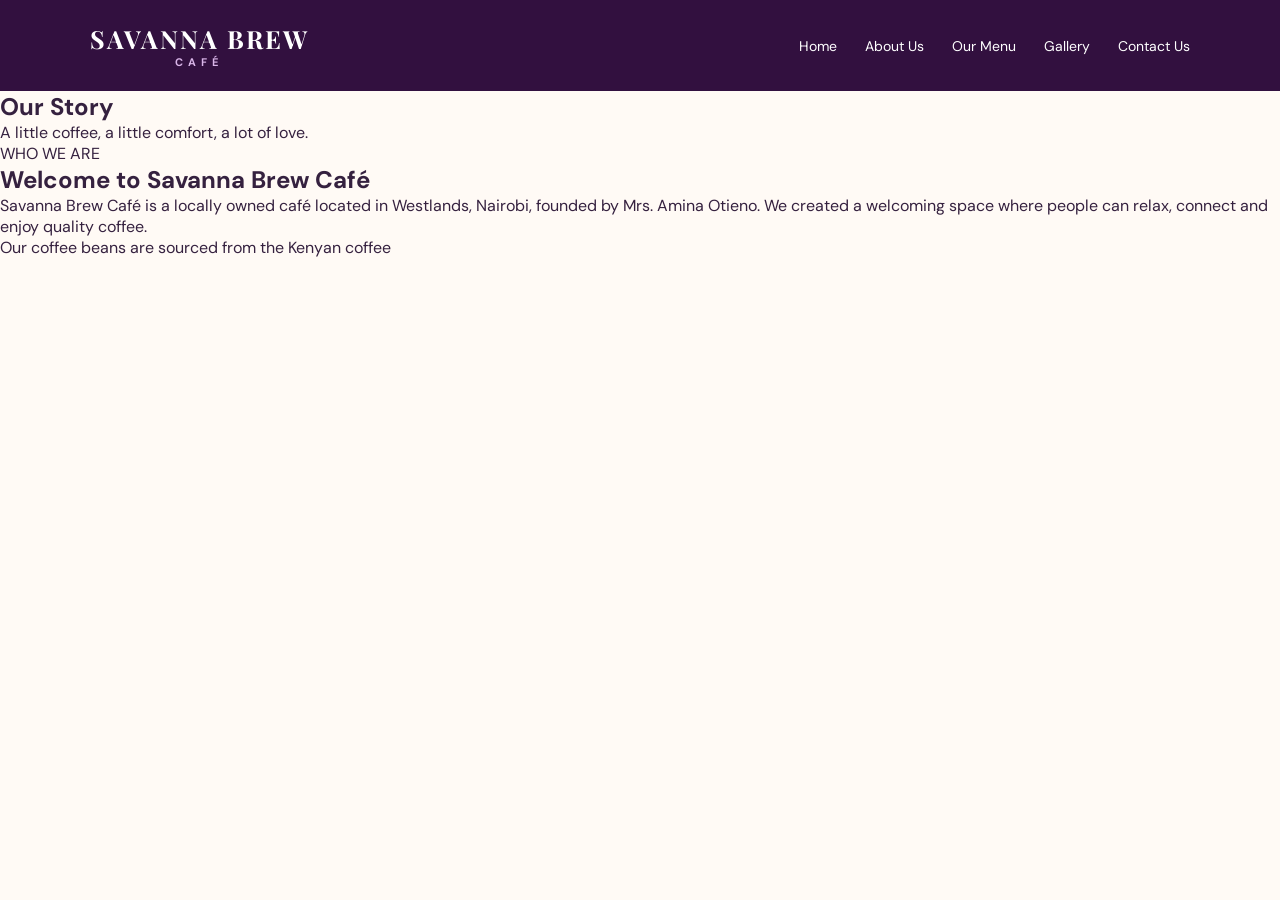
==== about.html @ 6b748d81 "Create about.html" ====
<!DOCTYPE html>
<html lang="en">
<head>
    <meta charset="UTF-8">
    <meta name="viewport" content="width=device-width, initial-scale=1.0">
    <title>About Us | Savanna Brew Café</title>
    <link rel="stylesheet" href="style.css">
</head>
<body>

<header>
    <div class="logo">SAVANNA BREW <span>CAFÉ</span></div>

    <nav>
        <a href="index.html">Home</a>
        <a href="about.html">About Us</a>
        <a href="menu.html">Our Menu</a>
        <a href="gallery.html">Gallery</a>
        <a href="contact.html">Contact Us</a>
    </nav>
</header>

<section class="about-hero">
    <h1>Our Story</h1>
    <p>A little coffee, a little comfort, a lot of love.</p>
</section>

<section class="about-content">
    <div>
        <span>WHO WE ARE</span>
        <h2>Welcome to Savanna Brew Café</h2>

        <p>
            Savanna Brew Café is a locally owned café located in
            Westlands, Nairobi, founded by Mrs. Amina Otieno.
            We created a welcoming space where people can relax,
            connect and enjoy quality coffee.
        </p>

        <p>
            Our coffee beans are sourced from the Kenyan coffee
---- style.css ----
@import url('https://fonts.googleapis.com/css2?family=DM+Sans:wght@400;500;600;700&family=Playfair+Display:wght@400;500;600;700&display=swap');

* {
    margin: 0;
    padding: 0;
    box-sizing: border-box;
}

body {
    font-family: 'DM Sans', sans-serif;
    background: #fffaf5;
    color: #35213f;
}

/* HEADER */

header {
    background: #32103f;
    padding: 22px 7%;
    display: flex;
    justify-content: space-between;
    align-items: center;
    flex-wrap: wrap;
    gap: 20px;
}

.logo {
    color: white;
    font-family: 'Playfair Display', serif;
    font-size: 25px;
    font-weight: bold;
    letter-spacing: 2px;
}

.logo span {
    display: block;
    text-align: center;
    font-family: 'DM Sans', sans-serif;
    font-size: 11px;
    letter-spacing: 5px;
    color: #d9b5e8;
}

nav {
    display: flex;
    gap: 28px;
    flex-wrap: wrap;
}

nav a {
    color: white;
    text-decoration: none;
    font-size: 14px;
    transition: 0.3s;
}

nav a:hover {
    color: #e2b6f5;
}

/* HOMEPAGE BACKGROUND */

.hero {
    min-height: 650px;
    background:
        linear-gradient(rgba(35, 10, 43, 0.55), rgba(35, 10, 43, 0.65)),
        url("https://images.unsplash.com/photo-1445116572660-236099ec97a0?w=1800")
        center/cover no-repeat;

    display: flex;
    align-items: center;
    padding: 80px 10%;
    color: white;
}

.hero-content {
    max-width: 700px;
}

.hero-content p:first-child {
    color: #e4b9f5;
    letter-spacing: 5px;
    font-size: 13px;
    font-weight: bold;
    margin-bottom: 25px;
}

.hero h1 {
    font-family: 'Playfair Display', serif;
    font-size: 65px;
    line-height: 1.15;
    margin-bottom: 25px;
}

.hero-content p:nth-of-type(2) {
    font-size: 17px;
    line-height: 1.9;
    max-width: 550px;
    margin-bottom: 35px;
}

.button {
    display: inline-block;
    background: #9254a5;
    color: white;
    padding: 16px 30px;
    text-decoration: none;
    font-size: 13px;
    font-weight: bold;
    letter-spacing: 1px;
    transition: 0.3s;
}

.button:hover {
    background: #6c3483;
    transform: translateY(-3px);
}

/* MOBILE DESIGN */

@media (max-width: 768px) {

    header {
        flex-direction: column;
    }

    nav {
        justify-content: center;
        gap: 15px;
    }

    .hero {
        min-height: 550px;
        padding: 60px 7%;
    }

    .hero h1 {
        font-size: 43px;
    }
}
/* WELCOME SECTION */

.welcome {
    display: flex;
    align-items: center;
    gap: 60px;
    padding: 100px 10%;
    background: #fffaf5;
}

.welcome-image {
    flex: 1;
}

.welcome-image img {
    width: 100%;
    height: 430px;
    object-fit: cover;
    border-radius: 8px;
}

.welcome-text {
    flex: 1;
}

.welcome-text span {
    color: #9254a5;
    letter-spacing: 4px;
    font-size: 13px;
    font-weight: bold;
}

.welcome-text h2 {
    font-family: 'Playfair Display', serif;
    color: #32103f;
    font-size: 40px;
    line-height: 1.3;
    margin: 20px 0;
}

.welcome-text p {
    color: #766a7b;
    line-height: 1.9;
    margin-bottom: 20px;
}

.welcome-text a {
    display: inline-block;
    color: #81439b;
    text-decoration: none;
    font-weight: bold;
    margin-top: 10px;
    }
/* WELCOME SECTION - MOBILE */

@media (max-width: 768px) {
    .welcome {
        flex-direction: column;
        padding: 60px 7%;
        gap: 30px;
    }

    .welcome-image img {
        height: 300px;
    }

    .welcome-text h2 {
        font-size: 32px;
    }
}
/* FAVOURITES SECTION */

.favourites {
    padding: 90px 10%;
    background: #f5edf7;
    text-align: center;
}

.section-heading span {
    color: #9254a5;
    letter-spacing: 4px;
    font-size: 13px;
    font-weight: bold;
}

.section-heading h2 {
    font-family: 'Playfair Display', serif;
    font-size: 40px;
    color: #32103f;
    margin: 15px 0;
}

.section-heading p {
    color: #766a7b;
    margin-bottom: 45px;
}

.favourite-container {
    display: flex;
    gap: 30px;
    justify-content: center;
}

.favourite-card {
    flex: 1;
    background: white;
    padding-bottom: 25px;
    border-radius: 8px;
    overflow: hidden;
    box-shadow: 0 5px 20px rgba(50, 16, 63, 0.08);
}

.favourite-card img {
    width: 100%;
    height: 240px;
    object-fit: cover;
}

.favourite-card h3 {
    font-family: 'Playfair Display', serif;
    color: #32103f;
    font-size: 23px;
    margin: 20px 10px 10px;
}

.favourite-card p {
    color: #766a7b;
    line-height: 1.7;
    padding: 0 18px;
    margin-bottom: 15px;
}

.favourite-card strong {
    color: #9254a5;
    font-size: 17px;
}

/* FAVOURITES MOBILE DESIGN */

@media (max-width: 768px) {
    .favourite-container {
        flex-direction: column;
    }

    .section-heading h2 {
        font-size: 32px;
    }
}
/* WHY CHOOSE US SECTION */

.why-us {
    padding: 90px 10%;
    background: #fffaf5;
    text-align: center;
}

.why-container {
    display: flex;
    gap: 30px;
    margin-top: 45px;
}

.why-card {
    flex: 1;
    padding: 35px 25px;
    background: white;
    border-radius: 10px;
    box-shadow: 0 5px 20px rgba(50, 16, 63, 0.08);
}

.why-icon {
    font-size: 40px;
    margin-bottom: 20px;
}

.why-card h3 {
    font-family: 'Playfair Display', serif;
    color: #32103f;
    font-size: 23px;
    margin-bottom: 15px;
}

.why-card p {
    color: #766a7b;
    line-height: 1.8;
}

@media (max-width: 768px) {
    .why-container {
        flex-direction: column;
    }
}
/* FOOTER */

.footer {
    background: #32103f;
    color: white;
    padding: 65px 10% 20px;
}

.footer-content {
    display: flex;
    justify-content: space-between;
    gap: 40px;
    flex-wrap: wrap;
}

.footer h2 {
    font-family: 'Playfair Display', serif;
    margin-bottom: 15px;
}

.footer h3 {
    color: #e2b6f5;
    margin-bottom: 18px;
}

.footer p {
    color: #e0d5e5;
    line-height: 1.8;
}

.footer a {
    display: block;
    color: #e0d5e5;
    text-decoration: none;
    margin-bottom: 12px;
}

.footer a:hover {
    color: #e2b6f5;
}

.footer-bottom {
    text-align: center;
    border-top: 1px solid #65466f;
    margin-top: 45px;
    padding-top: 20px;
    font-size: 13px;
}
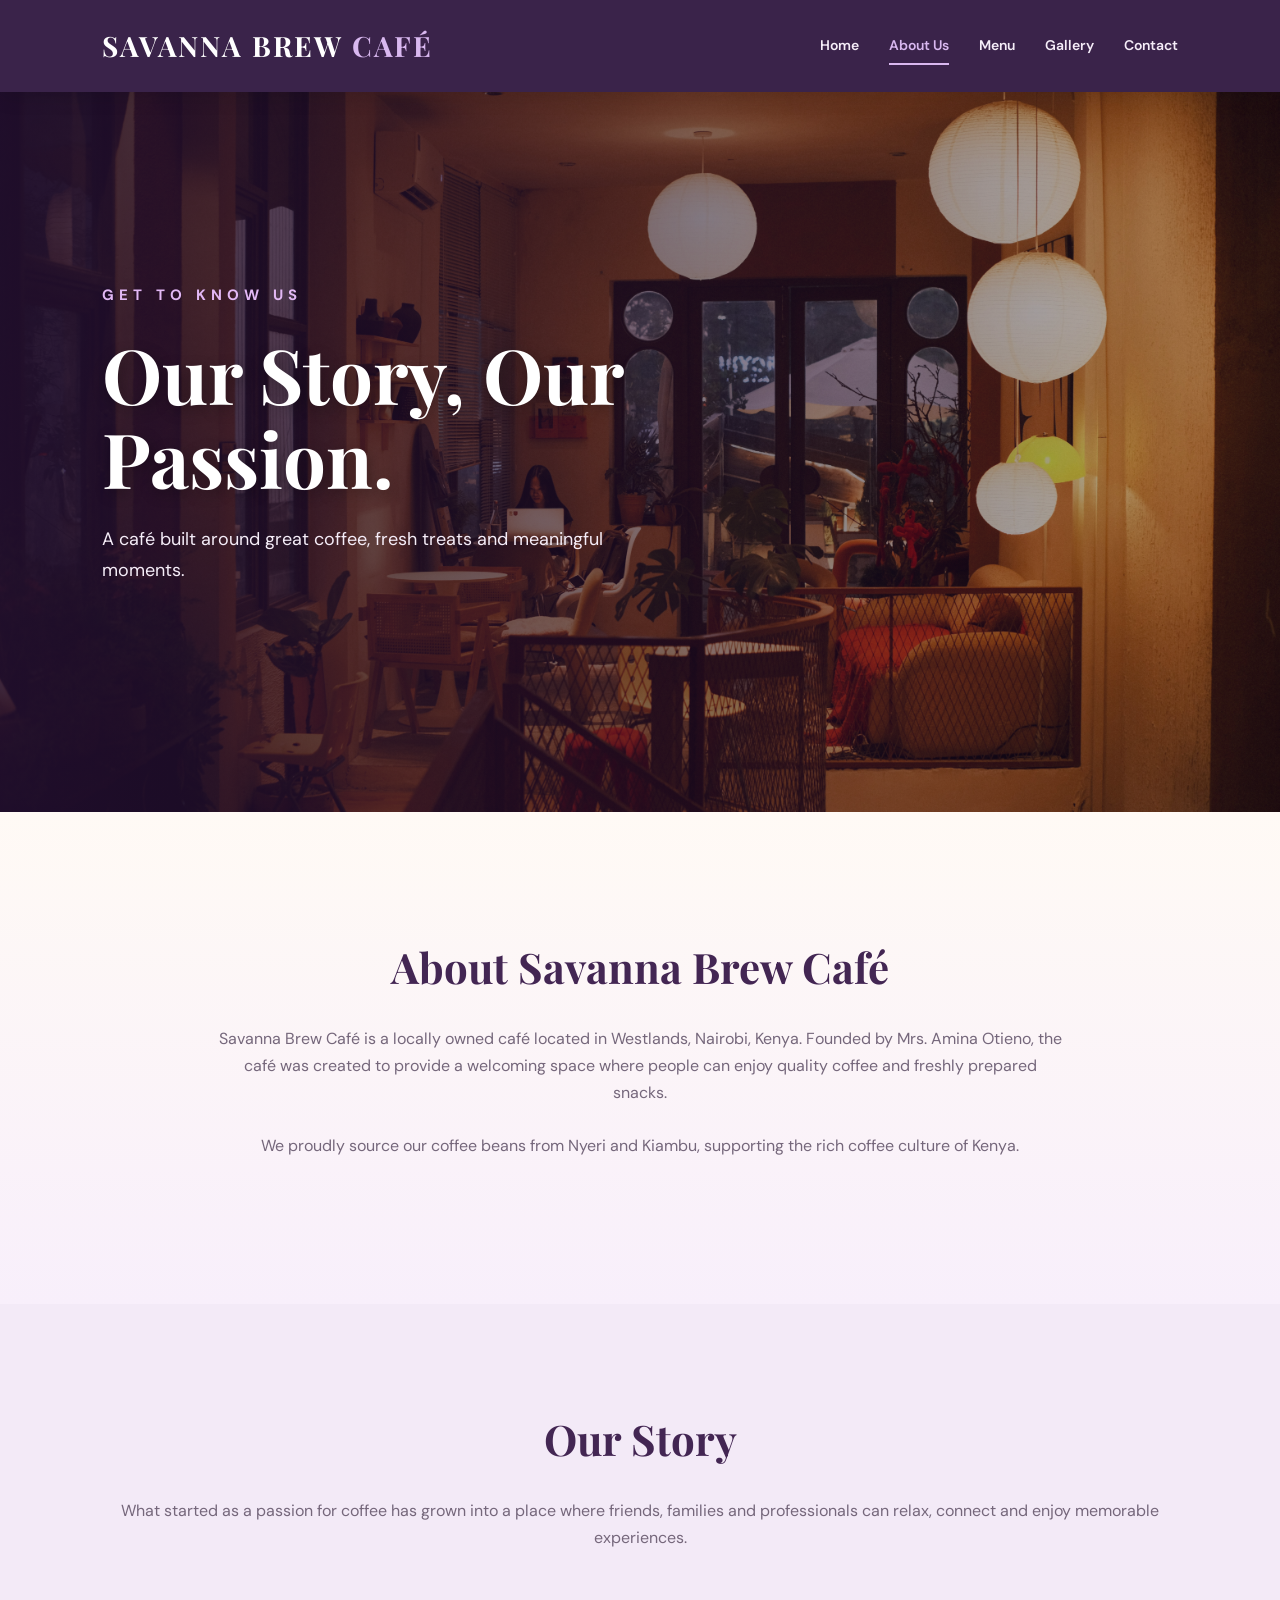
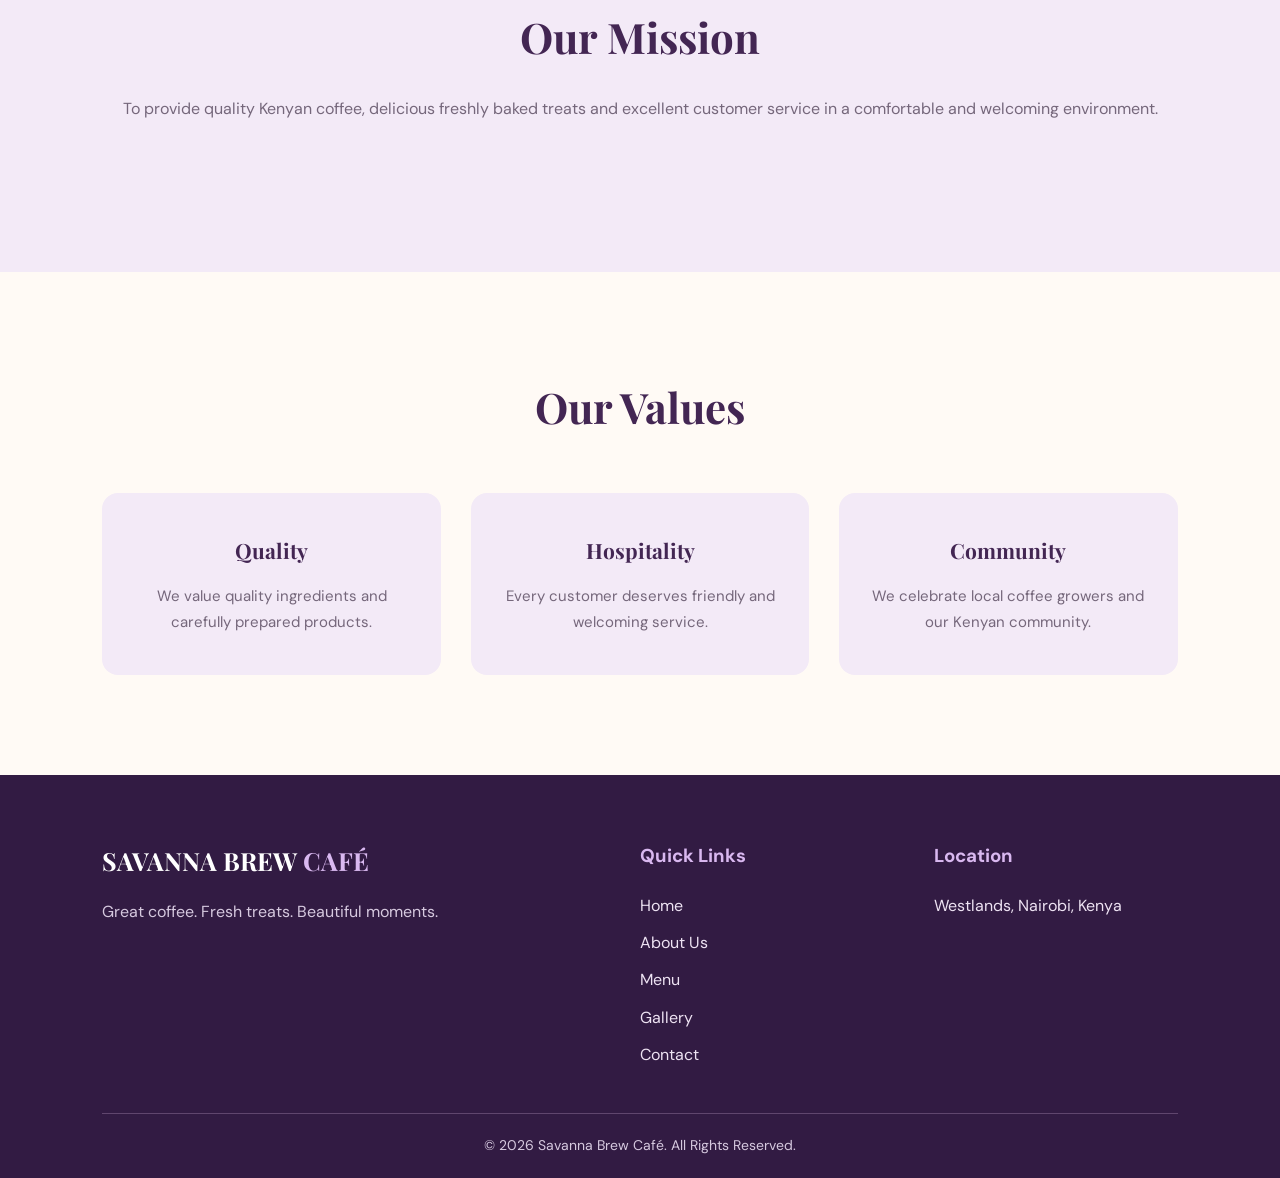
==== commit 6ffc022e: "Revise content and structure of about.html Updated the About Us page with new content and improved s" ====
--- a/about.html
+++ b/about.html
@@ -6,36 +6,122 @@
     <title>About Us | Savanna Brew Café</title>
     <link rel="stylesheet" href="style.css">
 </head>
+
 <body>
 
-<header>
+<header class="cafe-header">
     <div class="logo">SAVANNA BREW <span>CAFÉ</span></div>
-
     <nav>
         <a href="index.html">Home</a>
-        <a href="about.html">About Us</a>
-        <a href="menu.html">Our Menu</a>
+        <a href="about.html" class="active">About Us</a>
+        <a href="menu.html">Menu</a>
         <a href="gallery.html">Gallery</a>
-        <a href="contact.html">Contact Us</a>
+        <a href="contact.html">Contact</a>
     </nav>
 </header>
 
-<section class="about-hero">
-    <h1>Our Story</h1>
-    <p>A little coffee, a little comfort, a lot of love.</p>
+<main>
+
+<section class="hero">
+    <div class="hero-content">
+        <p class="hero-subtitle">GET TO KNOW US</p>
+        <h1>Our Story, Our Passion.</h1>
+        <p>A café built around great coffee, fresh treats and meaningful moments.</p>
+    </div>
 </section>
 
-<section class="about-content">
-    <div>
-        <span>WHO WE ARE</span>
-        <h2>Welcome to Savanna Brew Café</h2>
+<section class="welcome">
+    <div class="welcome-content">
+        <h2>About Savanna Brew Café</h2>
 
         <p>
             Savanna Brew Café is a locally owned café located in
-            Westlands, Nairobi, founded by Mrs. Amina Otieno.
-            We created a welcoming space where people can relax,
-            connect and enjoy quality coffee.
+            Westlands, Nairobi, Kenya. Founded by Mrs. Amina Otieno,
+            the café was created to provide a welcoming space where
+            people can enjoy quality coffee and freshly prepared snacks.
         </p>
 
         <p>
-            Our coffee beans are sourced from the Kenyan coffee
+            We proudly source our coffee beans from Nyeri and Kiambu,
+            supporting the rich coffee culture of Kenya.
+        </p>
+    </div>
+</section>
+
+<section class="featured-menu">
+    <div class="section-heading">
+        <h2>Our Story</h2>
+        <p>
+            What started as a passion for coffee has grown into a place
+            where friends, families and professionals can relax,
+            connect and enjoy memorable experiences.
+        </p>
+    </div>
+
+    <div class="section-heading">
+        <h2>Our Mission</h2>
+        <p>
+            To provide quality Kenyan coffee, delicious freshly baked
+            treats and excellent customer service in a comfortable
+            and welcoming environment.
+        </p>
+    </div>
+</section>
+
+<section class="why-choose-us">
+    <div class="section-heading">
+        <h2>Our Values</h2>
+    </div>
+
+    <div class="features-container">
+
+        <div class="feature-card">
+            <h3>Quality</h3>
+            <p>We value quality ingredients and carefully prepared products.</p>
+        </div>
+
+        <div class="feature-card">
+            <h3>Hospitality</h3>
+            <p>Every customer deserves friendly and welcoming service.</p>
+        </div>
+
+        <div class="feature-card">
+            <h3>Community</h3>
+            <p>We celebrate local coffee growers and our Kenyan community.</p>
+        </div>
+
+    </div>
+</section>
+
+</main>
+
+<footer class="footer">
+    <div class="footer-content">
+        <div class="footer-about">
+            <h2>SAVANNA BREW <span>CAFÉ</span></h2>
+            <p>Great coffee. Fresh treats. Beautiful moments.</p>
+        </div>
+
+        <div class="footer-links">
+            <h3>Quick Links</h3>
+            <a href="index.html">Home</a>
+            <a href="about.html">About Us</a>
+            <a href="menu.html">Menu</a>
+            <a href="gallery.html">Gallery</a>
+            <a href="contact.html">Contact</a>
+        </div>
+
+        <div class="footer-contact">
+            <h3>Location</h3>
+            <p>Westlands, Nairobi, Kenya</p>
+        </div>
+    </div>
+
+    <div class="footer-bottom">
+        <p>© 2026 Savanna Brew Café. All Rights Reserved.</p>
+    </div>
+</footer>
+
+</body>
+</html>
+           
--- a/style.css
+++ b/style.css
@@ -6,380 +6,495 @@
     box-sizing: border-box;
 }
 
+html {
+    scroll-behavior: smooth;
+}
+
 body {
     font-family: 'DM Sans', sans-serif;
     background: #fffaf5;
     color: #35213f;
+    line-height: 1.7;
+}
+
+a {
+    text-decoration: none;
+}
+
+img {
+    max-width: 100%;
+    display: block;
 }
 
 /* HEADER */
 
-header {
-    background: #32103f;
-    padding: 22px 7%;
+.cafe-header {
     display: flex;
     justify-content: space-between;
     align-items: center;
+    padding: 22px 8%;
+    background: rgba(50, 27, 67, 0.96);
+    backdrop-filter: blur(12px);
+    color: white;
+    position: sticky;
+    top: 0;
+    z-index: 1000;
+    box-shadow: 0 4px 20px rgba(0,0,0,0.12);
+}
+
+.logo {
+    font-family: 'Playfair Display', serif;
+    font-size: 28px;
+    font-weight: 700;
+    letter-spacing: 2px;
+    color: white;
+}
+
+.logo span {
+    color: #d9b8f0;
+}
+
+nav {
+    display: flex;
+    gap: 30px;
+}
+
+nav a {
+    color: #f5edf8;
+    font-size: 14px;
+    font-weight: 600;
+    position: relative;
+    transition: 0.3s;
+}
+
+nav a::after {
+    content: '';
+    position: absolute;
+    width: 0;
+    height: 2px;
+    background: #d9b8f0;
+    bottom: -7px;
+    left: 0;
+    transition: 0.3s;
+}
+
+nav a:hover,
+nav a.active {
+    color: #d9b8f0;
+}
+
+nav a:hover::after,
+nav a.active::after {
+    width: 100%;
+}
+
+/* HERO SECTION */
+
+.hero {
+    min-height: 720px;
+    display: flex;
+    align-items: center;
+    padding: 100px 8%;
+    background:
+        linear-gradient(
+            90deg,
+            rgba(35, 15, 48, 0.88),
+            rgba(35, 15, 48, 0.30)
+        ),
+        url('dao-vi-t-hoang-ETB3upjJttc-unsplash.jpg') center/cover no-repeat;
+    color: white;
+}
+
+.hero-content {
+    max-width: 700px;
+}
+
+.hero-subtitle {
+    color: #e2b8f5;
+    font-size: 15px;
+    font-weight: 700;
+    letter-spacing: 5px;
+    text-transform: uppercase;
+    margin-bottom: 24px;
+}
+
+.hero h1 {
+    font-family: 'Playfair Display', serif;
+    font-size: 76px;
+    line-height: 1.1;
+    margin-bottom: 25px;
+    color: white;
+    text-shadow: 2px 4px 15px rgba(0,0,0,0.3);
+}
+
+.hero-content > p:not(.hero-subtitle) {
+    font-size: 18px;
+    color: #f5edf8;
+    max-width: 550px;
+    margin-bottom: 35px;
+}
+
+/* BUTTONS */
+
+.hero-buttons {
+    display: flex;
+    gap: 18px;
     flex-wrap: wrap;
-    gap: 20px;
-}
-
-.logo {
-    color: white;
+}
+
+.btn {
+    display: inline-block;
+    padding: 16px 36px;
+    background: linear-gradient(135deg, #a45ac2, #71318d);
+    color: white;
+    border-radius: 40px;
+    font-weight: 700;
+    box-shadow: 0 8px 20px rgba(80,35,100,0.25);
+    transition: all 0.3s ease;
+}
+
+.btn:hover {
+    background: linear-gradient(135deg, #71318d, #4c1e63);
+    transform: translateY(-4px);
+    box-shadow: 0 12px 25px rgba(80,35,100,0.35);
+}
+
+.btn-outline {
+    background: transparent;
+    border: 2px solid white;
+}
+
+.btn-outline:hover {
+    background: white;
+    color: #321b43;
+}
+
+/* WELCOME SECTION */
+
+.welcome {
+    padding: 120px 12%;
+    text-align: center;
+    background: linear-gradient(180deg, #fffaf5, #f8effb);
+}
+
+.welcome-content {
+    max-width: 850px;
+    margin: auto;
+}
+
+.welcome h2,
+.section-heading h2,
+.experience h2,
+.booking h2 {
+    font-family: 'Playfair Display', serif;
+    font-size: 42px;
+    color: #432653;
+    margin-bottom: 22px;
+}
+
+.welcome-content > p:not(.section-subtitle) {
+    font-size: 16px;
+    color: #75677b;
+    margin-bottom: 25px;
+}
+
+.text-link {
+    color: #9255b1;
+    font-weight: 700;
+    border-bottom: 2px solid #c99be8;
+    padding-bottom: 5px;
+}
+
+.text-link:hover {
+    color: #432653;
+}
+
+/* FEATURED MENU */
+
+.featured-menu {
+    padding: 100px 8%;
+    background: #f3eaf7;
+}
+
+.section-heading {
+    text-align: center;
+    margin-bottom: 50px;
+}
+
+.section-heading > p:not(.section-subtitle) {
+    color: #75677b;
+}
+
+.menu-container {
+    display: grid;
+    grid-template-columns: repeat(3, 1fr);
+    gap: 30px;
+}
+
+.menu-card {
+    background: white;
+    border-radius: 18px;
+    overflow: hidden;
+    text-align: center;
+    padding-bottom: 28px;
+    box-shadow: 0 8px 25px rgba(50,27,67,0.10);
+    transition: all 0.4s ease;
+    border: 1px solid #f0e5f5;
+}
+
+.menu-card:hover {
+    transform: translateY(-10px);
+    box-shadow: 0 15px 35px rgba(50,27,67,0.18);
+}
+
+.menu-card img {
+    width: 100%;
+    height: 260px;
+    object-fit: cover;
+}
+
+.menu-card h3 {
     font-family: 'Playfair Display', serif;
     font-size: 25px;
-    font-weight: bold;
-    letter-spacing: 2px;
-}
-
-.logo span {
-    display: block;
-    text-align: center;
-    font-family: 'DM Sans', sans-serif;
-    font-size: 11px;
-    letter-spacing: 5px;
-    color: #d9b5e8;
-}
-
-nav {
+    margin: 22px 0 10px;
+    color: #432653;
+}
+
+.menu-card p {
+    color: #75677b;
+    padding: 0 20px;
+    margin-bottom: 18px;
+    font-size: 15px;
+}
+
+.menu-card span {
+    color: #9255b1;
+    font-size: 21px;
+    font-weight: 700;
+}
+
+.menu-button {
+    text-align: center;
+    margin-top: 45px;
+}
+
+/* EXPERIENCE SECTION */
+
+.experience {
+    padding: 120px 10%;
+    background:
+        linear-gradient(
+            rgba(48,25,65,0.88),
+            rgba(48,25,65,0.88)
+        ),
+        url('croissant.png') center/cover no-repeat;
+    text-align: center;
+    color: white;
+}
+
+.experience-content {
+    max-width: 750px;
+    margin: auto;
+}
+
+.experience h2 {
+    color: white;
+    font-size: 45px;
+}
+
+.experience-content > p:not(.section-subtitle) {
+    color: #eee3f3;
+    margin-bottom: 30px;
+    font-size: 16px;
+}
+
+/* WHY CHOOSE US */
+
+.why-choose-us {
+    padding: 100px 8%;
+    background: #fffaf5;
+}
+
+.features-container {
+    display: grid;
+    grid-template-columns: repeat(3, 1fr);
+    gap: 30px;
+}
+
+.feature-card {
+    background: #f3eaf7;
+    padding: 40px 25px;
+    text-align: center;
+    border-radius: 16px;
+    transition: 0.3s;
+}
+
+.feature-card:hover {
+    transform: translateY(-7px);
+    box-shadow: 0 8px 20px rgba(50,27,67,0.12);
+}
+
+.feature-card h3 {
+    font-family: 'Playfair Display', serif;
+    color: #432653;
+    font-size: 21px;
+    margin-bottom: 15px;
+}
+
+.feature-card p {
+    color: #75677b;
+    font-size: 15px;
+}
+
+/* TABLE BOOKING */
+
+.booking {
+    padding: 110px 10%;
+    background: #eadcf1;
+    text-align: center;
+}
+
+.booking-content {
+    max-width: 750px;
+    margin: auto;
+}
+
+.booking h2 {
+    font-size: 43px;
+}
+
+.booking-content > p:not(.section-subtitle) {
+    color: #75677b;
+    margin-bottom: 30px;
+    font-size: 16px;
+}
+
+/* FOOTER */
+
+.footer {
+    background: #321b43;
+    color: white;
+    padding: 65px 8% 20px;
+}
+
+.footer-content {
+    display: grid;
+    grid-template-columns: 2fr 1fr 1fr;
+    gap: 50px;
+    margin-bottom: 45px;
+}
+
+.footer-about h2 {
+    font-family: 'Playfair Display', serif;
+    font-size: 25px;
+    margin-bottom: 15px;
+}
+
+.footer-about h2 span {
+    color: #d9b8f0;
+}
+
+.footer-about p {
+    color: #d6c9df;
+    margin-bottom: 10px;
+}
+
+.footer-links,
+.footer-contact {
     display: flex;
-    gap: 28px;
-    flex-wrap: wrap;
-}
-
-nav a {
-    color: white;
-    text-decoration: none;
+    flex-direction: column;
+    gap: 10px;
+}
+
+.footer h3 {
+    color: #d9b8f0;
+    margin-bottom: 10px;
+}
+
+.footer-links a {
+    color: #eee3f3;
+    transition: 0.3s;
+}
+
+.footer-links a:hover {
+    color: #d9b8f0;
+}
+
+.footer-contact p {
+    color: #eee3f3;
+}
+
+.footer-bottom {
+    border-top: 1px solid #60466e;
+    padding-top: 20px;
+    text-align: center;
+    color: #d6c9df;
     font-size: 14px;
-    transition: 0.3s;
-}
-
-nav a:hover {
-    color: #e2b6f5;
-}
-
-/* HOMEPAGE BACKGROUND */
-
-.hero {
-    min-height: 650px;
-    background:
-        linear-gradient(rgba(35, 10, 43, 0.55), rgba(35, 10, 43, 0.65)),
-        url("https://images.unsplash.com/photo-1445116572660-236099ec97a0?w=1800")
-        center/cover no-repeat;
-
-    display: flex;
-    align-items: center;
-    padding: 80px 10%;
-    color: white;
-}
-
-.hero-content {
-    max-width: 700px;
-}
-
-.hero-content p:first-child {
-    color: #e4b9f5;
-    letter-spacing: 5px;
-    font-size: 13px;
-    font-weight: bold;
-    margin-bottom: 25px;
-}
-
-.hero h1 {
-    font-family: 'Playfair Display', serif;
-    font-size: 65px;
-    line-height: 1.15;
-    margin-bottom: 25px;
-}
-
-.hero-content p:nth-of-type(2) {
-    font-size: 17px;
-    line-height: 1.9;
-    max-width: 550px;
-    margin-bottom: 35px;
-}
-
-.button {
-    display: inline-block;
-    background: #9254a5;
-    color: white;
-    padding: 16px 30px;
-    text-decoration: none;
-    font-size: 13px;
-    font-weight: bold;
-    letter-spacing: 1px;
-    transition: 0.3s;
-}
-
-.button:hover {
-    background: #6c3483;
-    transform: translateY(-3px);
-}
-
-/* MOBILE DESIGN */
-
-@media (max-width: 768px) {
-
-    header {
+}
+
+/* RESPONSIVE DESIGN */
+
+@media (max-width: 900px) {
+
+    .cafe-header {
         flex-direction: column;
+        gap: 20px;
     }
 
     nav {
+        flex-wrap: wrap;
         justify-content: center;
-        gap: 15px;
-    }
+        gap: 18px;
+    }
+
+    .hero h1 {
+        font-size: 52px;
+    }
+
+    .menu-container,
+    .features-container {
+        grid-template-columns: repeat(2, 1fr);
+    }
+
+    .footer-content {
+        grid-template-columns: 1fr 1fr;
+    }
+}
+
+@media (max-width: 600px) {
 
     .hero {
-        min-height: 550px;
+        min-height: 520px;
         padding: 60px 7%;
     }
 
     .hero h1 {
-        font-size: 43px;
-    }
-}
-/* WELCOME SECTION */
-
-.welcome {
-    display: flex;
-    align-items: center;
-    gap: 60px;
-    padding: 100px 10%;
-    background: #fffaf5;
-}
-
-.welcome-image {
-    flex: 1;
-}
-
-.welcome-image img {
-    width: 100%;
-    height: 430px;
-    object-fit: cover;
-    border-radius: 8px;
-}
-
-.welcome-text {
-    flex: 1;
-}
-
-.welcome-text span {
-    color: #9254a5;
-    letter-spacing: 4px;
-    font-size: 13px;
-    font-weight: bold;
-}
-
-.welcome-text h2 {
-    font-family: 'Playfair Display', serif;
-    color: #32103f;
-    font-size: 40px;
-    line-height: 1.3;
-    margin: 20px 0;
-}
-
-.welcome-text p {
-    color: #766a7b;
-    line-height: 1.9;
-    margin-bottom: 20px;
-}
-
-.welcome-text a {
-    display: inline-block;
-    color: #81439b;
-    text-decoration: none;
-    font-weight: bold;
-    margin-top: 10px;
-    }
-/* WELCOME SECTION - MOBILE */
-
-@media (max-width: 768px) {
-    .welcome {
-        flex-direction: column;
-        padding: 60px 7%;
-        gap: 30px;
-    }
-
-    .welcome-image img {
-        height: 300px;
-    }
-
-    .welcome-text h2 {
+        font-size: 40px;
+    }
+
+    .welcome h2,
+    .section-heading h2,
+    .experience h2,
+    .booking h2 {
         font-size: 32px;
     }
-}
-/* FAVOURITES SECTION */
-
-.favourites {
-    padding: 90px 10%;
-    background: #f5edf7;
-    text-align: center;
-}
-
-.section-heading span {
-    color: #9254a5;
-    letter-spacing: 4px;
-    font-size: 13px;
-    font-weight: bold;
-}
-
-.section-heading h2 {
-    font-family: 'Playfair Display', serif;
-    font-size: 40px;
-    color: #32103f;
-    margin: 15px 0;
-}
-
-.section-heading p {
-    color: #766a7b;
-    margin-bottom: 45px;
-}
-
-.favourite-container {
-    display: flex;
-    gap: 30px;
-    justify-content: center;
-}
-
-.favourite-card {
-    flex: 1;
-    background: white;
-    padding-bottom: 25px;
-    border-radius: 8px;
-    overflow: hidden;
-    box-shadow: 0 5px 20px rgba(50, 16, 63, 0.08);
-}
-
-.favourite-card img {
-    width: 100%;
-    height: 240px;
-    object-fit: cover;
-}
-
-.favourite-card h3 {
-    font-family: 'Playfair Display', serif;
-    color: #32103f;
-    font-size: 23px;
-    margin: 20px 10px 10px;
-}
-
-.favourite-card p {
-    color: #766a7b;
-    line-height: 1.7;
-    padding: 0 18px;
-    margin-bottom: 15px;
-}
-
-.favourite-card strong {
-    color: #9254a5;
-    font-size: 17px;
-}
-
-/* FAVOURITES MOBILE DESIGN */
-
-@media (max-width: 768px) {
-    .favourite-container {
-        flex-direction: column;
-    }
-
-    .section-heading h2 {
-        font-size: 32px;
-    }
-}
-/* WHY CHOOSE US SECTION */
-
-.why-us {
-    padding: 90px 10%;
-    background: #fffaf5;
-    text-align: center;
-}
-
-.why-container {
-    display: flex;
-    gap: 30px;
-    margin-top: 45px;
-}
-
-.why-card {
-    flex: 1;
-    padding: 35px 25px;
-    background: white;
-    border-radius: 10px;
-    box-shadow: 0 5px 20px rgba(50, 16, 63, 0.08);
-}
-
-.why-icon {
-    font-size: 40px;
-    margin-bottom: 20px;
-}
-
-.why-card h3 {
-    font-family: 'Playfair Display', serif;
-    color: #32103f;
-    font-size: 23px;
-    margin-bottom: 15px;
-}
-
-.why-card p {
-    color: #766a7b;
-    line-height: 1.8;
-}
-
-@media (max-width: 768px) {
-    .why-container {
-        flex-direction: column;
-    }
-}
-/* FOOTER */
-
-.footer {
-    background: #32103f;
-    color: white;
-    padding: 65px 10% 20px;
-}
-
-.footer-content {
-    display: flex;
-    justify-content: space-between;
-    gap: 40px;
-    flex-wrap: wrap;
-}
-
-.footer h2 {
-    font-family: 'Playfair Display', serif;
-    margin-bottom: 15px;
-}
-
-.footer h3 {
-    color: #e2b6f5;
-    margin-bottom: 18px;
-}
-
-.footer p {
-    color: #e0d5e5;
-    line-height: 1.8;
-}
-
-.footer a {
-    display: block;
-    color: #e0d5e5;
-    text-decoration: none;
-    margin-bottom: 12px;
-}
-
-.footer a:hover {
-    color: #e2b6f5;
-}
-
-.footer-bottom {
-    text-align: center;
-    border-top: 1px solid #65466f;
-    margin-top: 45px;
-    padding-top: 20px;
-    font-size: 13px;
-}
-
-
-
-
-
+
+    .menu-container,
+    .features-container,
+    .footer-content {
+        grid-template-columns: 1fr;
+    }
+
+    nav {
+        gap: 12px;
+    }
+
+    nav a {
+        font-size: 12px;
+    }
+
+    .logo {
+        font-size: 23px;
+    }
+}
+
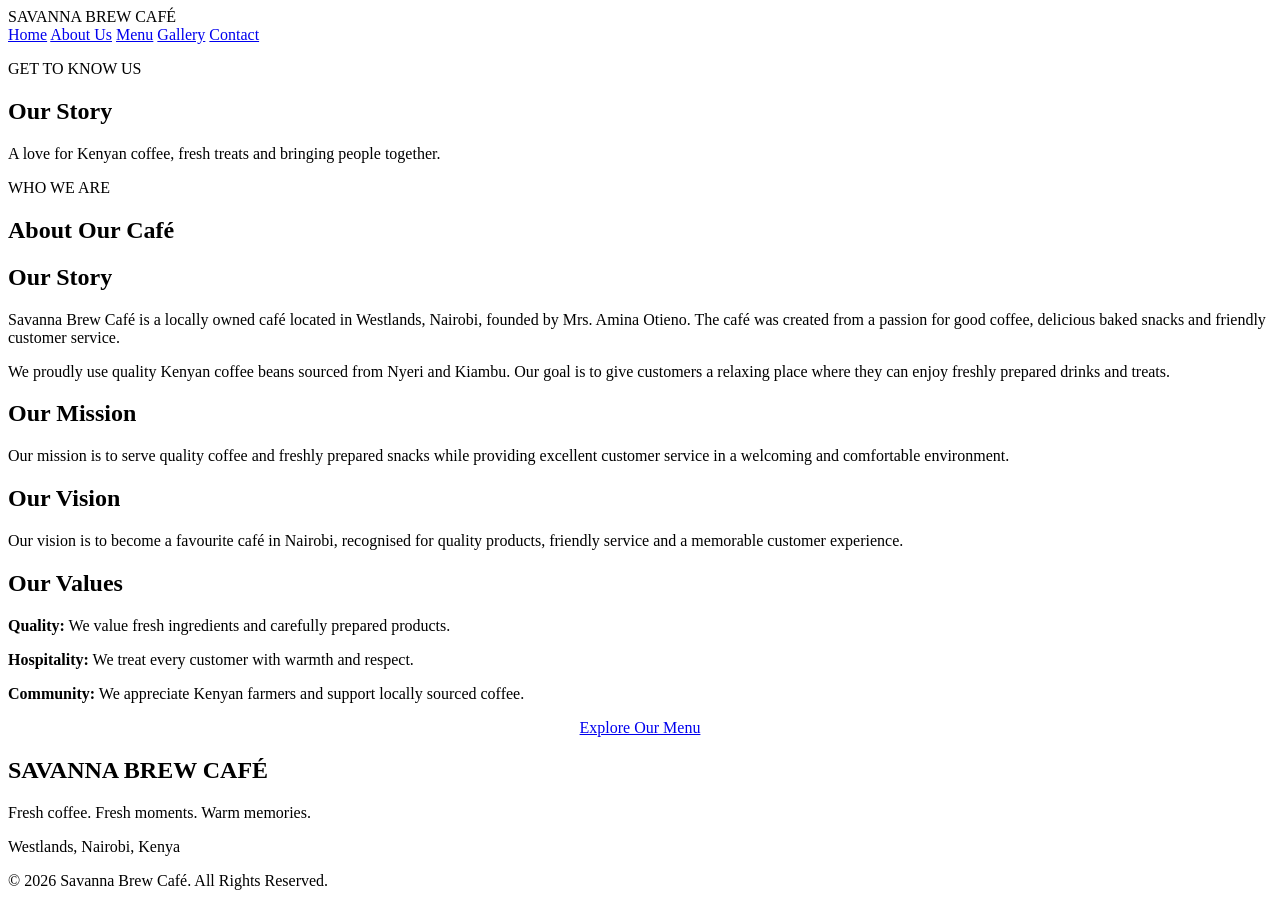
==== commit 954e5f1c: "Update about.html" ====
--- a/about.html
+++ b/about.html
@@ -1,4 +1,4 @@
-<!DOCTYPE html>
+          <!DOCTYPE html>
 <html lang="en">
 <head>
     <meta charset="UTF-8">
@@ -11,6 +11,7 @@
 
 <header class="cafe-header">
     <div class="logo">SAVANNA BREW <span>CAFÉ</span></div>
+
     <nav>
         <a href="index.html">Home</a>
         <a href="about.html" class="active">About Us</a>
@@ -20,108 +21,81 @@
     </nav>
 </header>
 
-<main>
-
 <section class="hero">
     <div class="hero-content">
         <p class="hero-subtitle">GET TO KNOW US</p>
-        <h1>Our Story, Our Passion.</h1>
-        <p>A café built around great coffee, fresh treats and meaningful moments.</p>
+        <h1>Our Story</h1>
+        <p>A love for Kenyan coffee, fresh treats and bringing people together.</p>
     </div>
 </section>
 
-<section class="welcome">
-    <div class="welcome-content">
-        <h2>About Savanna Brew Café</h2>
+<section class="about-content">
 
-        <p>
-            Savanna Brew Café is a locally owned café located in
-            Westlands, Nairobi, Kenya. Founded by Mrs. Amina Otieno,
-            the café was created to provide a welcoming space where
-            people can enjoy quality coffee and freshly prepared snacks.
-        </p>
+    <div class="section-heading">
+        <p class="hero-subtitle">WHO WE ARE</p>
+        <h2>About Our Café</h2>
+    </div>
 
-        <p>
-            We proudly source our coffee beans from Nyeri and Kiambu,
-            supporting the rich coffee culture of Kenya.
-        </p>
+    <h2>Our Story</h2>
+
+    <p>
+        Savanna Brew Café is a locally owned café located in Westlands,
+        Nairobi, founded by Mrs. Amina Otieno. The café was created from
+        a passion for good coffee, delicious baked snacks and friendly
+        customer service.
+    </p>
+
+    <p>
+        We proudly use quality Kenyan coffee beans sourced from Nyeri
+        and Kiambu. Our goal is to give customers a relaxing place where
+        they can enjoy freshly prepared drinks and treats.
+    </p>
+
+    <h2>Our Mission</h2>
+
+    <p>
+        Our mission is to serve quality coffee and freshly prepared snacks
+        while providing excellent customer service in a welcoming and
+        comfortable environment.
+    </p>
+
+    <h2>Our Vision</h2>
+
+    <p>
+        Our vision is to become a favourite café in Nairobi, recognised
+        for quality products, friendly service and a memorable customer
+        experience.
+    </p>
+
+    <h2>Our Values</h2>
+
+    <p>
+        <strong>Quality:</strong> We value fresh ingredients and carefully
+        prepared products.
+    </p>
+
+    <p>
+        <strong>Hospitality:</strong> We treat every customer with warmth
+        and respect.
+    </p>
+
+    <p>
+        <strong>Community:</strong> We appreciate Kenyan farmers and
+        support locally sourced coffee.
+    </p>
+
+    <div style="text-align:center;">
+        <a href="menu.html" class="btn">Explore Our Menu</a>
     </div>
+
 </section>
 
-<section class="featured-menu">
-    <div class="section-heading">
-        <h2>Our Story</h2>
-        <p>
-            What started as a passion for coffee has grown into a place
-            where friends, families and professionals can relax,
-            connect and enjoy memorable experiences.
-        </p>
-    </div>
-
-    <div class="section-heading">
-        <h2>Our Mission</h2>
-        <p>
-            To provide quality Kenyan coffee, delicious freshly baked
-            treats and excellent customer service in a comfortable
-            and welcoming environment.
-        </p>
-    </div>
-</section>
-
-<section class="why-choose-us">
-    <div class="section-heading">
-        <h2>Our Values</h2>
-    </div>
-
-    <div class="features-container">
-
-        <div class="feature-card">
-            <h3>Quality</h3>
-            <p>We value quality ingredients and carefully prepared products.</p>
-        </div>
-
-        <div class="feature-card">
-            <h3>Hospitality</h3>
-            <p>Every customer deserves friendly and welcoming service.</p>
-        </div>
-
-        <div class="feature-card">
-            <h3>Community</h3>
-            <p>We celebrate local coffee growers and our Kenyan community.</p>
-        </div>
-
-    </div>
-</section>
-
-</main>
-
 <footer class="footer">
-    <div class="footer-content">
-        <div class="footer-about">
-            <h2>SAVANNA BREW <span>CAFÉ</span></h2>
-            <p>Great coffee. Fresh treats. Beautiful moments.</p>
-        </div>
-
-        <div class="footer-links">
-            <h3>Quick Links</h3>
-            <a href="index.html">Home</a>
-            <a href="about.html">About Us</a>
-            <a href="menu.html">Menu</a>
-            <a href="gallery.html">Gallery</a>
-            <a href="contact.html">Contact</a>
-        </div>
-
-        <div class="footer-contact">
-            <h3>Location</h3>
-            <p>Westlands, Nairobi, Kenya</p>
-        </div>
-    </div>
-
-    <div class="footer-bottom">
-        <p>© 2026 Savanna Brew Café. All Rights Reserved.</p>
-    </div>
+    <h2>SAVANNA BREW CAFÉ</h2>
+    <p>Fresh coffee. Fresh moments. Warm memories.</p>
+    <p>Westlands, Nairobi, Kenya</p>
+    <p>&copy; 2026 Savanna Brew Café. All Rights Reserved.</p>
 </footer>
 
 </body>
-</html>
-           
+</html> 
--- a/style.css
+++ b/style.css
@@ -1,500 +1,138 @@
-@import url('https://fonts.googleapis.com/css2?family=DM+Sans:wght@400;500;600;700&family=Playfair+Display:wght@400;500;600;700&display=swap');
+<!DOCTYPE html>
+<html lang="en">
+<head>
+    <meta charset="UTF-8">
+    <meta name="viewport" content="width=device-width, initial-scale=1.0">
+    <title>Home | Savanna Brew Café</title>
+    <link rel="stylesheet" href="style.css">
+</head>
 
-* {
-    margin: 0;
-    padding: 0;
-    box-sizing: border-box;
-}
+<body>
 
-html {
-    scroll-behavior: smooth;
-}
+<header class="cafe-header">
+    <div class="logo">SAVANNA BREW <span>CAFÉ</span></div>
 
-body {
-    font-family: 'DM Sans', sans-serif;
-    background: #fffaf5;
-    color: #35213f;
-    line-height: 1.7;
-}
+    <nav>
+        <a href="index.html" class="active">Home</a>
+        <a href="about.html">About Us</a>
+        <a href="menu.html">Menu</a>
+        <a href="gallery.html">Gallery</a>
+        <a href="contact.html">Contact</a>
+    </nav>
+</header>
 
-a {
-    text-decoration: none;
-}
+<section class="hero">
+    <div class="hero-content">
+        <p class="hero-subtitle">WELCOME TO SAVANNA BREW CAFÉ</p>
+        <h1>A Taste of Kenya in Every Cup</h1>
+        <p>Freshly brewed coffee, delicious treats and warm moments in the heart of Westlands.</p>
+        <a href="menu.html" class="btn">Explore Our Menu</a>
+    </div>
+</section>
 
-img {
-    max-width: 100%;
-    display: block;
-}
+<section class="welcome">
+    <p class="hero-subtitle">OUR LITTLE CORNER OF HAPPINESS</p>
+    <h2>Welcome to Savanna Brew Café</h2>
 
-/* HEADER */
+    <p>
+        Savanna Brew Café is a locally owned café located in Westlands, Nairobi.
+        We are passionate about serving quality coffee made from carefully
+        selected Kenyan coffee beans sourced from Nyeri and Kiambu.
+    </p>
 
-.cafe-header {
-    display: flex;
-    justify-content: space-between;
-    align-items: center;
-    padding: 22px 8%;
-    background: rgba(50, 27, 67, 0.96);
-    backdrop-filter: blur(12px);
-    color: white;
-    position: sticky;
-    top: 0;
-    z-index: 1000;
-    box-shadow: 0 4px 20px rgba(0,0,0,0.12);
-}
+    <p>
+        Whether you are meeting friends, taking a break or enjoying a quiet
+        moment, we offer a comfortable place to relax and enjoy freshly prepared treats.
+    </p>
 
-.logo {
-    font-family: 'Playfair Display', serif;
-    font-size: 28px;
-    font-weight: 700;
-    letter-spacing: 2px;
-    color: white;
-}
+    <a href="about.html" class="btn">Discover Our Story</a>
+</section>
 
-.logo span {
-    color: #d9b8f0;
-}
+<section class="featured-menu">
 
-nav {
-    display: flex;
-    gap: 30px;
-}
+    <div class="section-heading">
+        <p class="hero-subtitle">FRESHLY PREPARED</p>
+        <h2>Our Popular Treats</h2>
+        <p>Enjoy some of our café favourites.</p>
+    </div>
 
-nav a {
-    color: #f5edf8;
-    font-size: 14px;
-    font-weight: 600;
-    position: relative;
-    transition: 0.3s;
-}
+    <div class="menu-container">
 
-nav a::after {
-    content: '';
-    position: absolute;
-    width: 0;
-    height: 2px;
-    background: #d9b8f0;
-    bottom: -7px;
-    left: 0;
-    transition: 0.3s;
-}
+        <div class="menu-card">
+            <img src="coffe.jpg.jpg" alt="Freshly prepared coffee">
+            <h3>Classic Coffee</h3>
+            <p>Rich, freshly brewed Kenyan coffee.</p>
+            <strong>KES 250</strong>
+        </div>
 
-nav a:hover,
-nav a.active {
-    color: #d9b8f0;
-}
+        <div class="menu-card">
+            <img src="chocolatecake.png.png" alt="Fresh chocolate cake">
+            <h3>Chocolate Cake</h3>
+            <p>Soft, delicious chocolate cake.</p>
+            <strong>KES 350</strong>
+        </div>
 
-nav a:hover::after,
-nav a.active::after {
-    width: 100%;
-}
+        <div class="menu-card">
+            <img src="croissant.pn.png" alt="Freshly baked croissant">
+            <h3>Fresh Croissant</h3>
+            <p>A golden, flaky baked treat.</p>
+            <strong>KES 200</strong>
+        </div>
 
-/* HERO SECTION */
+    </div>
 
-.hero {
-    min-height: 720px;
-    display: flex;
-    align-items: center;
-    padding: 100px 8%;
-    background:
-        linear-gradient(
-            90deg,
-            rgba(35, 15, 48, 0.88),
-            rgba(35, 15, 48, 0.30)
-        ),
-        url('dao-vi-t-hoang-ETB3upjJttc-unsplash.jpg') center/cover no-repeat;
-    color: white;
-}
+    <div style="text-align:center;">
+        <a href="menu.html" class="btn">View Full Menu</a>
+    </div>
 
-.hero-content {
-    max-width: 700px;
-}
+</section>
 
-.hero-subtitle {
-    color: #e2b8f5;
-    font-size: 15px;
-    font-weight: 700;
-    letter-spacing: 5px;
-    text-transform: uppercase;
-    margin-bottom: 24px;
-}
+<section class="experience">
+    <p class="hero-subtitle">MORE THAN JUST COFFEE</p>
+    <h2>Good Coffee, Great Company</h2>
+    <p>
+        At Savanna Brew Café, every cup is prepared with care.
+        Come enjoy delicious flavours and a welcoming atmosphere.
+    </p>
+</section>
 
-.hero h1 {
-    font-family: 'Playfair Display', serif;
-    font-size: 76px;
-    line-height: 1.1;
-    margin-bottom: 25px;
-    color: white;
-    text-shadow: 2px 4px 15px rgba(0,0,0,0.3);
-}
+<section class="why-choose-us">
 
-.hero-content > p:not(.hero-subtitle) {
-    font-size: 18px;
-    color: #f5edf8;
-    max-width: 550px;
-    margin-bottom: 35px;
-}
+    <h2>Why Choose Savanna Brew?</h2>
 
-/* BUTTONS */
+    <div class="features">
 
-.hero-buttons {
-    display: flex;
-    gap: 18px;
-    flex-wrap: wrap;
-}
+        <div class="feature-card">
+            <h3>Kenyan Coffee</h3>
+            <p>We use quality coffee beans sourced from Nyeri and Kiambu.</p>
+        </div>
 
-.btn {
-    display: inline-block;
-    padding: 16px 36px;
-    background: linear-gradient(135deg, #a45ac2, #71318d);
-    color: white;
-    border-radius: 40px;
-    font-weight: 700;
-    box-shadow: 0 8px 20px rgba(80,35,100,0.25);
-    transition: all 0.3s ease;
-}
+        <div class="feature-card">
+            <h3>Fresh Treats</h3>
+            <p>Enjoy freshly prepared coffee and delicious baked snacks.</p>
+        </div>
 
-.btn:hover {
-    background: linear-gradient(135deg, #71318d, #4c1e63);
-    transform: translateY(-4px);
-    box-shadow: 0 12px 25px rgba(80,35,100,0.35);
-}
+        <div class="feature-card">
+            <h3>Warm Atmosphere</h3>
+            <p>A comfortable place to relax, work and meet friends.</p>
+        </div>
 
-.btn-outline {
-    background: transparent;
-    border: 2px solid white;
-}
+    </div>
 
-.btn-outline:hover {
-    background: white;
-    color: #321b43;
-}
+</section>
 
-/* WELCOME SECTION */
+<section class="booking">
+    <h2>Planning to Visit Us?</h2>
+    <p>Reserve a table and enjoy a lovely café experience.</p>
+    <a href="contact.html" class="btn">Book a Table</a>
+</section>
 
-.welcome {
-    padding: 120px 12%;
-    text-align: center;
-    background: linear-gradient(180deg, #fffaf5, #f8effb);
-}
+<footer class="footer">
+    <h2>SAVANNA BREW CAFÉ</h2>
+    <p>Fresh coffee. Fresh moments. Warm memories.</p>
+    <p>Westlands, Nairobi, Kenya</p>
+    <p>&copy; 2026 Savanna Brew Café. All Rights Reserved.</p>
+</footer>
 
-.welcome-content {
-    max-width: 850px;
-    margin: auto;
-}
-
-.welcome h2,
-.section-heading h2,
-.experience h2,
-.booking h2 {
-    font-family: 'Playfair Display', serif;
-    font-size: 42px;
-    color: #432653;
-    margin-bottom: 22px;
-}
-
-.welcome-content > p:not(.section-subtitle) {
-    font-size: 16px;
-    color: #75677b;
-    margin-bottom: 25px;
-}
-
-.text-link {
-    color: #9255b1;
-    font-weight: 700;
-    border-bottom: 2px solid #c99be8;
-    padding-bottom: 5px;
-}
-
-.text-link:hover {
-    color: #432653;
-}
-
-/* FEATURED MENU */
-
-.featured-menu {
-    padding: 100px 8%;
-    background: #f3eaf7;
-}
-
-.section-heading {
-    text-align: center;
-    margin-bottom: 50px;
-}
-
-.section-heading > p:not(.section-subtitle) {
-    color: #75677b;
-}
-
-.menu-container {
-    display: grid;
-    grid-template-columns: repeat(3, 1fr);
-    gap: 30px;
-}
-
-.menu-card {
-    background: white;
-    border-radius: 18px;
-    overflow: hidden;
-    text-align: center;
-    padding-bottom: 28px;
-    box-shadow: 0 8px 25px rgba(50,27,67,0.10);
-    transition: all 0.4s ease;
-    border: 1px solid #f0e5f5;
-}
-
-.menu-card:hover {
-    transform: translateY(-10px);
-    box-shadow: 0 15px 35px rgba(50,27,67,0.18);
-}
-
-.menu-card img {
-    width: 100%;
-    height: 260px;
-    object-fit: cover;
-}
-
-.menu-card h3 {
-    font-family: 'Playfair Display', serif;
-    font-size: 25px;
-    margin: 22px 0 10px;
-    color: #432653;
-}
-
-.menu-card p {
-    color: #75677b;
-    padding: 0 20px;
-    margin-bottom: 18px;
-    font-size: 15px;
-}
-
-.menu-card span {
-    color: #9255b1;
-    font-size: 21px;
-    font-weight: 700;
-}
-
-.menu-button {
-    text-align: center;
-    margin-top: 45px;
-}
-
-/* EXPERIENCE SECTION */
-
-.experience {
-    padding: 120px 10%;
-    background:
-        linear-gradient(
-            rgba(48,25,65,0.88),
-            rgba(48,25,65,0.88)
-        ),
-        url('croissant.png') center/cover no-repeat;
-    text-align: center;
-    color: white;
-}
-
-.experience-content {
-    max-width: 750px;
-    margin: auto;
-}
-
-.experience h2 {
-    color: white;
-    font-size: 45px;
-}
-
-.experience-content > p:not(.section-subtitle) {
-    color: #eee3f3;
-    margin-bottom: 30px;
-    font-size: 16px;
-}
-
-/* WHY CHOOSE US */
-
-.why-choose-us {
-    padding: 100px 8%;
-    background: #fffaf5;
-}
-
-.features-container {
-    display: grid;
-    grid-template-columns: repeat(3, 1fr);
-    gap: 30px;
-}
-
-.feature-card {
-    background: #f3eaf7;
-    padding: 40px 25px;
-    text-align: center;
-    border-radius: 16px;
-    transition: 0.3s;
-}
-
-.feature-card:hover {
-    transform: translateY(-7px);
-    box-shadow: 0 8px 20px rgba(50,27,67,0.12);
-}
-
-.feature-card h3 {
-    font-family: 'Playfair Display', serif;
-    color: #432653;
-    font-size: 21px;
-    margin-bottom: 15px;
-}
-
-.feature-card p {
-    color: #75677b;
-    font-size: 15px;
-}
-
-/* TABLE BOOKING */
-
-.booking {
-    padding: 110px 10%;
-    background: #eadcf1;
-    text-align: center;
-}
-
-.booking-content {
-    max-width: 750px;
-    margin: auto;
-}
-
-.booking h2 {
-    font-size: 43px;
-}
-
-.booking-content > p:not(.section-subtitle) {
-    color: #75677b;
-    margin-bottom: 30px;
-    font-size: 16px;
-}
-
-/* FOOTER */
-
-.footer {
-    background: #321b43;
-    color: white;
-    padding: 65px 8% 20px;
-}
-
-.footer-content {
-    display: grid;
-    grid-template-columns: 2fr 1fr 1fr;
-    gap: 50px;
-    margin-bottom: 45px;
-}
-
-.footer-about h2 {
-    font-family: 'Playfair Display', serif;
-    font-size: 25px;
-    margin-bottom: 15px;
-}
-
-.footer-about h2 span {
-    color: #d9b8f0;
-}
-
-.footer-about p {
-    color: #d6c9df;
-    margin-bottom: 10px;
-}
-
-.footer-links,
-.footer-contact {
-    display: flex;
-    flex-direction: column;
-    gap: 10px;
-}
-
-.footer h3 {
-    color: #d9b8f0;
-    margin-bottom: 10px;
-}
-
-.footer-links a {
-    color: #eee3f3;
-    transition: 0.3s;
-}
-
-.footer-links a:hover {
-    color: #d9b8f0;
-}
-
-.footer-contact p {
-    color: #eee3f3;
-}
-
-.footer-bottom {
-    border-top: 1px solid #60466e;
-    padding-top: 20px;
-    text-align: center;
-    color: #d6c9df;
-    font-size: 14px;
-}
-
-/* RESPONSIVE DESIGN */
-
-@media (max-width: 900px) {
-
-    .cafe-header {
-        flex-direction: column;
-        gap: 20px;
-    }
-
-    nav {
-        flex-wrap: wrap;
-        justify-content: center;
-        gap: 18px;
-    }
-
-    .hero h1 {
-        font-size: 52px;
-    }
-
-    .menu-container,
-    .features-container {
-        grid-template-columns: repeat(2, 1fr);
-    }
-
-    .footer-content {
-        grid-template-columns: 1fr 1fr;
-    }
-}
-
-@media (max-width: 600px) {
-
-    .hero {
-        min-height: 520px;
-        padding: 60px 7%;
-    }
-
-    .hero h1 {
-        font-size: 40px;
-    }
-
-    .welcome h2,
-    .section-heading h2,
-    .experience h2,
-    .booking h2 {
-        font-size: 32px;
-    }
-
-    .menu-container,
-    .features-container,
-    .footer-content {
-        grid-template-columns: 1fr;
-    }
-
-    nav {
-        gap: 12px;
-    }
-
-    nav a {
-        font-size: 12px;
-    }
-
-    .logo {
-        font-size: 23px;
-    }
-}
-
+</body>
+</html>
